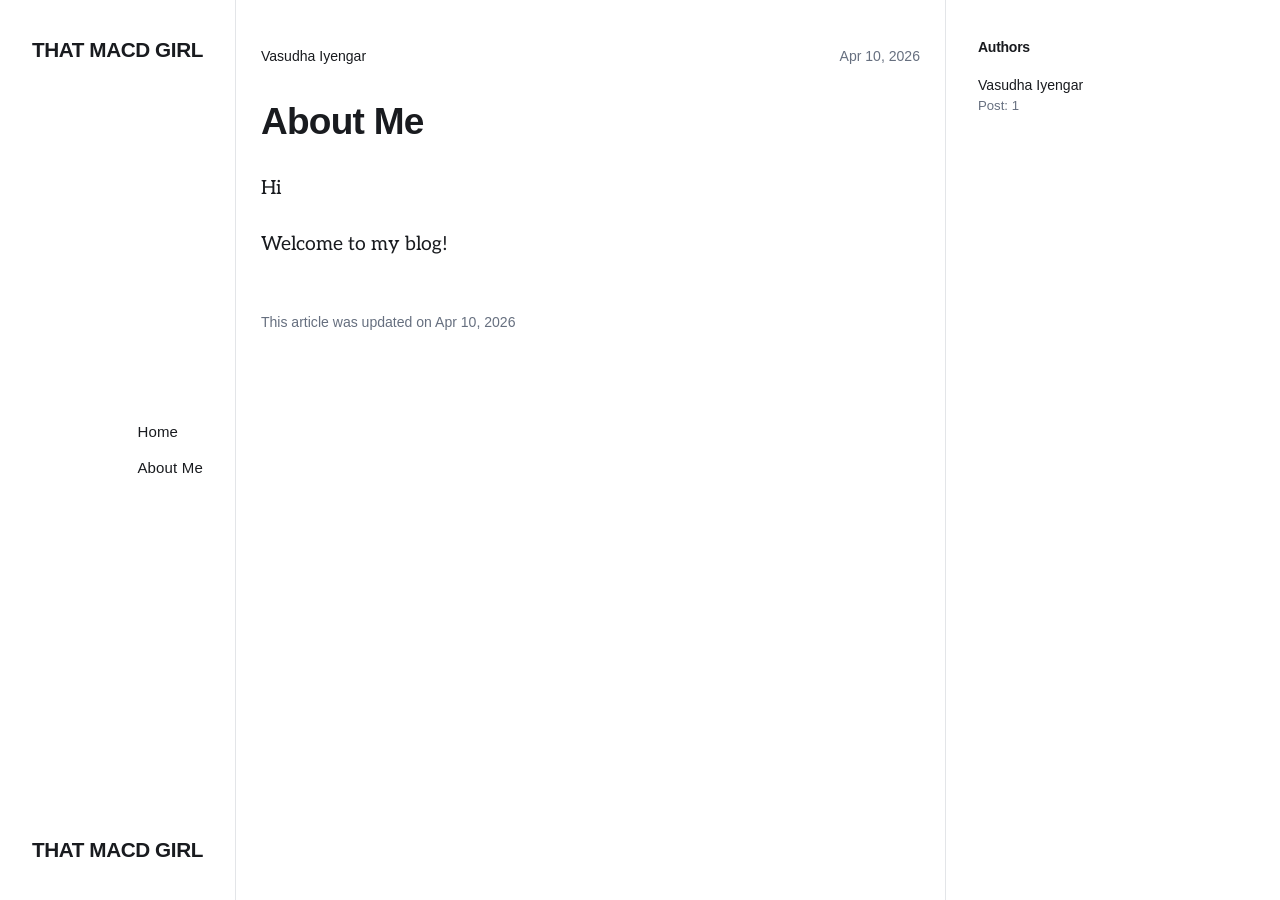
==== about-me/index.html @ 8d920642 "Updated from Publii" ====
<!DOCTYPE html><html lang="en-gb"><head><meta charset="utf-8"><meta http-equiv="X-UA-Compatible" content="IE=edge"><meta name="viewport" content="width=device-width,initial-scale=1"><title>About Me - That MACD Girl</title><meta name="description" content="Hi Welcome to my blog!"><meta name="generator" content="Publii Open-Source CMS for Static Site"><link rel="canonical" href="https://vasudhaiyengar.github.io/thatmacdgirl/about-me/"><link rel="alternate" type="application/atom+xml" href="https://vasudhaiyengar.github.io/thatmacdgirl/feed.xml" title="That MACD Girl - RSS"><link rel="alternate" type="application/json" href="https://vasudhaiyengar.github.io/thatmacdgirl/feed.json" title="That MACD Girl - JSON"><meta property="og:title" content="About Me"><meta property="og:site_name" content="That MACD Girl"><meta property="og:description" content="Hi Welcome to my blog!"><meta property="og:url" content="https://vasudhaiyengar.github.io/thatmacdgirl/about-me/"><meta property="og:type" content="article"><link rel="stylesheet" href="https://vasudhaiyengar.github.io/thatmacdgirl/assets/css/style.css?v=d852a95230b92fe84f088232198991a0"><script type="application/ld+json">{"@context":"http://schema.org","@type":"Article","mainEntityOfPage":{"@type":"WebPage","@id":"https://vasudhaiyengar.github.io/thatmacdgirl/about-me/"},"headline":"About Me","datePublished":"2026-04-10T02:17+05:30","dateModified":"2026-04-10T02:17+05:30","description":"Hi Welcome to my blog!","author":{"@type":"Person","name":"Vasudha Iyengar","url":"https://vasudhaiyengar.github.io/thatmacdgirl/authors/vasudha-iyengar/"},"publisher":{"@type":"Organization","name":"Vasudha Iyengar"}}</script><noscript><style>img[loading] {
                    opacity: 1;
                }</style></noscript></head><body class="page-template"><div class="container"><div class="left-bar"><div class="left-bar__inner"><header class="header"><a class="logo" href="https://vasudhaiyengar.github.io/thatmacdgirl/">That MACD Girl</a><nav class="navbar"><button class="navbar__toggle" aria-label="Menu" aria-haspopup="true" aria-expanded="false"><span class="navbar__toggle__box"><span class="navbar__toggle__inner">Menu</span></span></button><ul class="navbar__menu"><li><a href="https://vasudhaiyengar.github.io/thatmacdgirl/" aria-label="Home"><span>Home</span></a></li><li class="active"><a href="https://vasudhaiyengar.github.io/thatmacdgirl/about-me/" aria-label="About Me"><span>About Me</span></a></li></ul></nav><a class="logo logo--atbottom" href="https://vasudhaiyengar.github.io/thatmacdgirl/">That MACD Girl</a></header></div></div><main class="main page"><article class="content"><div class="main__inner"><div class="content__meta"><div class="content__author"><div><a href="https://vasudhaiyengar.github.io/thatmacdgirl/authors/vasudha-iyengar/" class="content__author__name">Vasudha Iyengar</a></div></div><div class="content__date"><time datetime="2026-04-10T02:17">Apr 10, 2026</time></div></div><header class="content__header"><h1 class="content__title">About Me</h1></header><div class="content__entry"><p>Hi</p><p>Welcome to my blog!</p></div><footer class="content__footer"><div class="content__last-updated">This article was updated on <time datetime="2026-04-10T02:17">Apr 10, 2026</time></div><div class="content__share"></div></footer></div></article></main><div class="right-bar"><div class="right-bar__inner"><div class="sidebar"><section class="box authors"><h3 class="box__title">Authors</h3><ul class="authors__cotainer"><li class="authors__item"><div><a href="https://vasudhaiyengar.github.io/thatmacdgirl/authors/vasudha-iyengar/" class="authors__title">Vasudha Iyengar</a> <span class="authors__meta">Post: 1</span></div></li></ul></section></div></div></div></div><script defer="defer" src="https://vasudhaiyengar.github.io/thatmacdgirl/assets/js/scripts.min.js?v=b2d91bcadbf5db401b76eb5bb3092eb7"></script><script>var images = document.querySelectorAll('img[loading]');
        for (var i = 0; i < images.length; i++) {
            if (images[i].complete) {
                images[i].classList.add('is-loaded');
            } else {
                images[i].addEventListener('load', function () {
                    this.classList.add('is-loaded');
                }, false);
            }
        }</script></body></html>
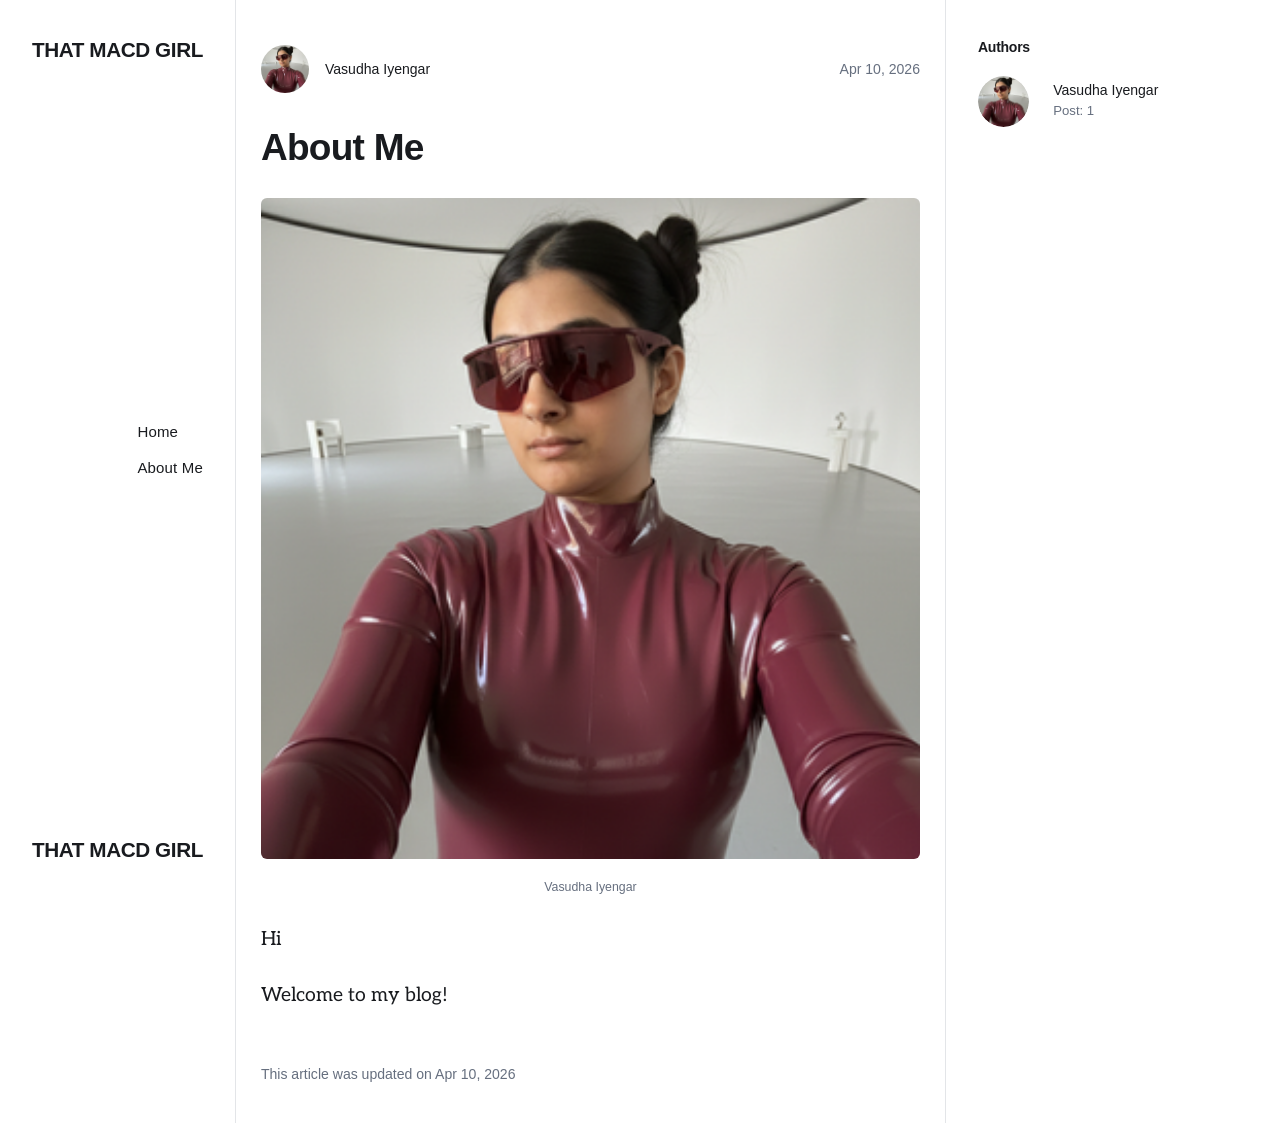
==== commit 04068a93: "Updated from Publii" ====
--- a/about-me/index.html
+++ b/about-me/index.html
@@ -1,6 +1,6 @@
-<!DOCTYPE html><html lang="en-gb"><head><meta charset="utf-8"><meta http-equiv="X-UA-Compatible" content="IE=edge"><meta name="viewport" content="width=device-width,initial-scale=1"><title>About Me - That MACD Girl</title><meta name="description" content="Hi Welcome to my blog!"><meta name="generator" content="Publii Open-Source CMS for Static Site"><link rel="canonical" href="https://vasudhaiyengar.github.io/thatmacdgirl/about-me/"><link rel="alternate" type="application/atom+xml" href="https://vasudhaiyengar.github.io/thatmacdgirl/feed.xml" title="That MACD Girl - RSS"><link rel="alternate" type="application/json" href="https://vasudhaiyengar.github.io/thatmacdgirl/feed.json" title="That MACD Girl - JSON"><meta property="og:title" content="About Me"><meta property="og:site_name" content="That MACD Girl"><meta property="og:description" content="Hi Welcome to my blog!"><meta property="og:url" content="https://vasudhaiyengar.github.io/thatmacdgirl/about-me/"><meta property="og:type" content="article"><link rel="stylesheet" href="https://vasudhaiyengar.github.io/thatmacdgirl/assets/css/style.css?v=d852a95230b92fe84f088232198991a0"><script type="application/ld+json">{"@context":"http://schema.org","@type":"Article","mainEntityOfPage":{"@type":"WebPage","@id":"https://vasudhaiyengar.github.io/thatmacdgirl/about-me/"},"headline":"About Me","datePublished":"2026-04-10T02:17+05:30","dateModified":"2026-04-10T02:17+05:30","description":"Hi Welcome to my blog!","author":{"@type":"Person","name":"Vasudha Iyengar","url":"https://vasudhaiyengar.github.io/thatmacdgirl/authors/vasudha-iyengar/"},"publisher":{"@type":"Organization","name":"Vasudha Iyengar"}}</script><noscript><style>img[loading] {
+<!DOCTYPE html><html lang="en-gb"><head><meta charset="utf-8"><meta http-equiv="X-UA-Compatible" content="IE=edge"><meta name="viewport" content="width=device-width,initial-scale=1"><title>About Me - That MACD Girl</title><meta name="description" content="Vasudha Iyengar Hi Welcome to my blog!"><meta name="generator" content="Publii Open-Source CMS for Static Site"><link rel="canonical" href="https://vasudhaiyengar.github.io/thatmacdgirl/about-me/"><link rel="alternate" type="application/atom+xml" href="https://vasudhaiyengar.github.io/thatmacdgirl/feed.xml" title="That MACD Girl - RSS"><link rel="alternate" type="application/json" href="https://vasudhaiyengar.github.io/thatmacdgirl/feed.json" title="That MACD Girl - JSON"><meta property="og:title" content="About Me"><meta property="og:site_name" content="That MACD Girl"><meta property="og:description" content="Vasudha Iyengar Hi Welcome to my blog!"><meta property="og:url" content="https://vasudhaiyengar.github.io/thatmacdgirl/about-me/"><meta property="og:type" content="article"><link rel="stylesheet" href="https://vasudhaiyengar.github.io/thatmacdgirl/assets/css/style.css?v=d852a95230b92fe84f088232198991a0"><script type="application/ld+json">{"@context":"http://schema.org","@type":"Article","mainEntityOfPage":{"@type":"WebPage","@id":"https://vasudhaiyengar.github.io/thatmacdgirl/about-me/"},"headline":"About Me","datePublished":"2026-04-10T02:17+05:30","dateModified":"2026-04-10T03:04+05:30","description":"Vasudha Iyengar Hi Welcome to my blog!","author":{"@type":"Person","name":"Vasudha Iyengar","url":"https://vasudhaiyengar.github.io/thatmacdgirl/authors/vasudha-iyengar/"},"publisher":{"@type":"Organization","name":"Vasudha Iyengar"}}</script><noscript><style>img[loading] {
                     opacity: 1;
-                }</style></noscript></head><body class="page-template"><div class="container"><div class="left-bar"><div class="left-bar__inner"><header class="header"><a class="logo" href="https://vasudhaiyengar.github.io/thatmacdgirl/">That MACD Girl</a><nav class="navbar"><button class="navbar__toggle" aria-label="Menu" aria-haspopup="true" aria-expanded="false"><span class="navbar__toggle__box"><span class="navbar__toggle__inner">Menu</span></span></button><ul class="navbar__menu"><li><a href="https://vasudhaiyengar.github.io/thatmacdgirl/" aria-label="Home"><span>Home</span></a></li><li class="active"><a href="https://vasudhaiyengar.github.io/thatmacdgirl/about-me/" aria-label="About Me"><span>About Me</span></a></li></ul></nav><a class="logo logo--atbottom" href="https://vasudhaiyengar.github.io/thatmacdgirl/">That MACD Girl</a></header></div></div><main class="main page"><article class="content"><div class="main__inner"><div class="content__meta"><div class="content__author"><div><a href="https://vasudhaiyengar.github.io/thatmacdgirl/authors/vasudha-iyengar/" class="content__author__name">Vasudha Iyengar</a></div></div><div class="content__date"><time datetime="2026-04-10T02:17">Apr 10, 2026</time></div></div><header class="content__header"><h1 class="content__title">About Me</h1></header><div class="content__entry"><p>Hi</p><p>Welcome to my blog!</p></div><footer class="content__footer"><div class="content__last-updated">This article was updated on <time datetime="2026-04-10T02:17">Apr 10, 2026</time></div><div class="content__share"></div></footer></div></article></main><div class="right-bar"><div class="right-bar__inner"><div class="sidebar"><section class="box authors"><h3 class="box__title">Authors</h3><ul class="authors__cotainer"><li class="authors__item"><div><a href="https://vasudhaiyengar.github.io/thatmacdgirl/authors/vasudha-iyengar/" class="authors__title">Vasudha Iyengar</a> <span class="authors__meta">Post: 1</span></div></li></ul></section></div></div></div></div><script defer="defer" src="https://vasudhaiyengar.github.io/thatmacdgirl/assets/js/scripts.min.js?v=b2d91bcadbf5db401b76eb5bb3092eb7"></script><script>var images = document.querySelectorAll('img[loading]');
+                }</style></noscript></head><body class="page-template"><div class="container"><div class="left-bar"><div class="left-bar__inner"><header class="header"><a class="logo" href="https://vasudhaiyengar.github.io/thatmacdgirl/">That MACD Girl</a><nav class="navbar"><button class="navbar__toggle" aria-label="Menu" aria-haspopup="true" aria-expanded="false"><span class="navbar__toggle__box"><span class="navbar__toggle__inner">Menu</span></span></button><ul class="navbar__menu"><li><a href="https://vasudhaiyengar.github.io/thatmacdgirl/" aria-label="Home"><span>Home</span></a></li><li class="active"><a href="https://vasudhaiyengar.github.io/thatmacdgirl/about-me/" aria-label="About Me"><span>About Me</span></a></li></ul></nav><a class="logo logo--atbottom" href="https://vasudhaiyengar.github.io/thatmacdgirl/">That MACD Girl</a></header></div></div><main class="main page"><article class="content"><div class="main__inner"><div class="content__meta"><div class="content__author"><img src="https://vasudhaiyengar.github.io/thatmacdgirl/media/website/Vasudha_ThatMacdGirl.png" loading="lazy" height="864" width="862" alt="Vasudha Iyengar" class="content__author__avatar"><div><a href="https://vasudhaiyengar.github.io/thatmacdgirl/authors/vasudha-iyengar/" class="content__author__name">Vasudha Iyengar</a></div></div><div class="content__date"><time datetime="2026-04-10T02:17">Apr 10, 2026</time></div></div><header class="content__header"><h1 class="content__title">About Me</h1></header><div class="content__entry"><figure class="post__image post__image--center"><img loading="lazy" src="https://vasudhaiyengar.github.io/thatmacdgirl/media/posts/2/Vasudha_ThatMacdGirl.png" height="864" width="862" alt="" sizes="(min-width: 760px) 660px, calc(93.18vw - 30px)" srcset="https://vasudhaiyengar.github.io/thatmacdgirl/media/posts/2/responsive/Vasudha_ThatMacdGirl-xs.png 320w, https://vasudhaiyengar.github.io/thatmacdgirl/media/posts/2/responsive/Vasudha_ThatMacdGirl-sm.png 480w, https://vasudhaiyengar.github.io/thatmacdgirl/media/posts/2/responsive/Vasudha_ThatMacdGirl-md.png 768w, https://vasudhaiyengar.github.io/thatmacdgirl/media/posts/2/responsive/Vasudha_ThatMacdGirl-xl.png 1024w"><figcaption>Vasudha Iyengar</figcaption></figure><p>Hi</p><p>Welcome to my blog!</p></div><footer class="content__footer"><div class="content__last-updated">This article was updated on <time datetime="2026-04-10T03:04">Apr 10, 2026</time></div><div class="content__share"></div></footer></div></article></main><div class="right-bar"><div class="right-bar__inner"><div class="sidebar"><section class="box authors"><h3 class="box__title">Authors</h3><ul class="authors__cotainer"><li class="authors__item"><a href="https://vasudhaiyengar.github.io/thatmacdgirl/authors/vasudha-iyengar/" class="authors__image"><img src="https://vasudhaiyengar.github.io/thatmacdgirl/media/website/Vasudha_ThatMacdGirl.png" loading="lazy" alt="Vasudha Iyengar" height="864" width="862" class="authors__img"></a><div><a href="https://vasudhaiyengar.github.io/thatmacdgirl/authors/vasudha-iyengar/" class="authors__title">Vasudha Iyengar</a> <span class="authors__meta">Post: 1</span></div></li></ul></section></div></div></div></div><script defer="defer" src="https://vasudhaiyengar.github.io/thatmacdgirl/assets/js/scripts.min.js?v=b2d91bcadbf5db401b76eb5bb3092eb7"></script><script>var images = document.querySelectorAll('img[loading]');
         for (var i = 0; i < images.length; i++) {
             if (images[i].complete) {
                 images[i].classList.add('is-loaded');
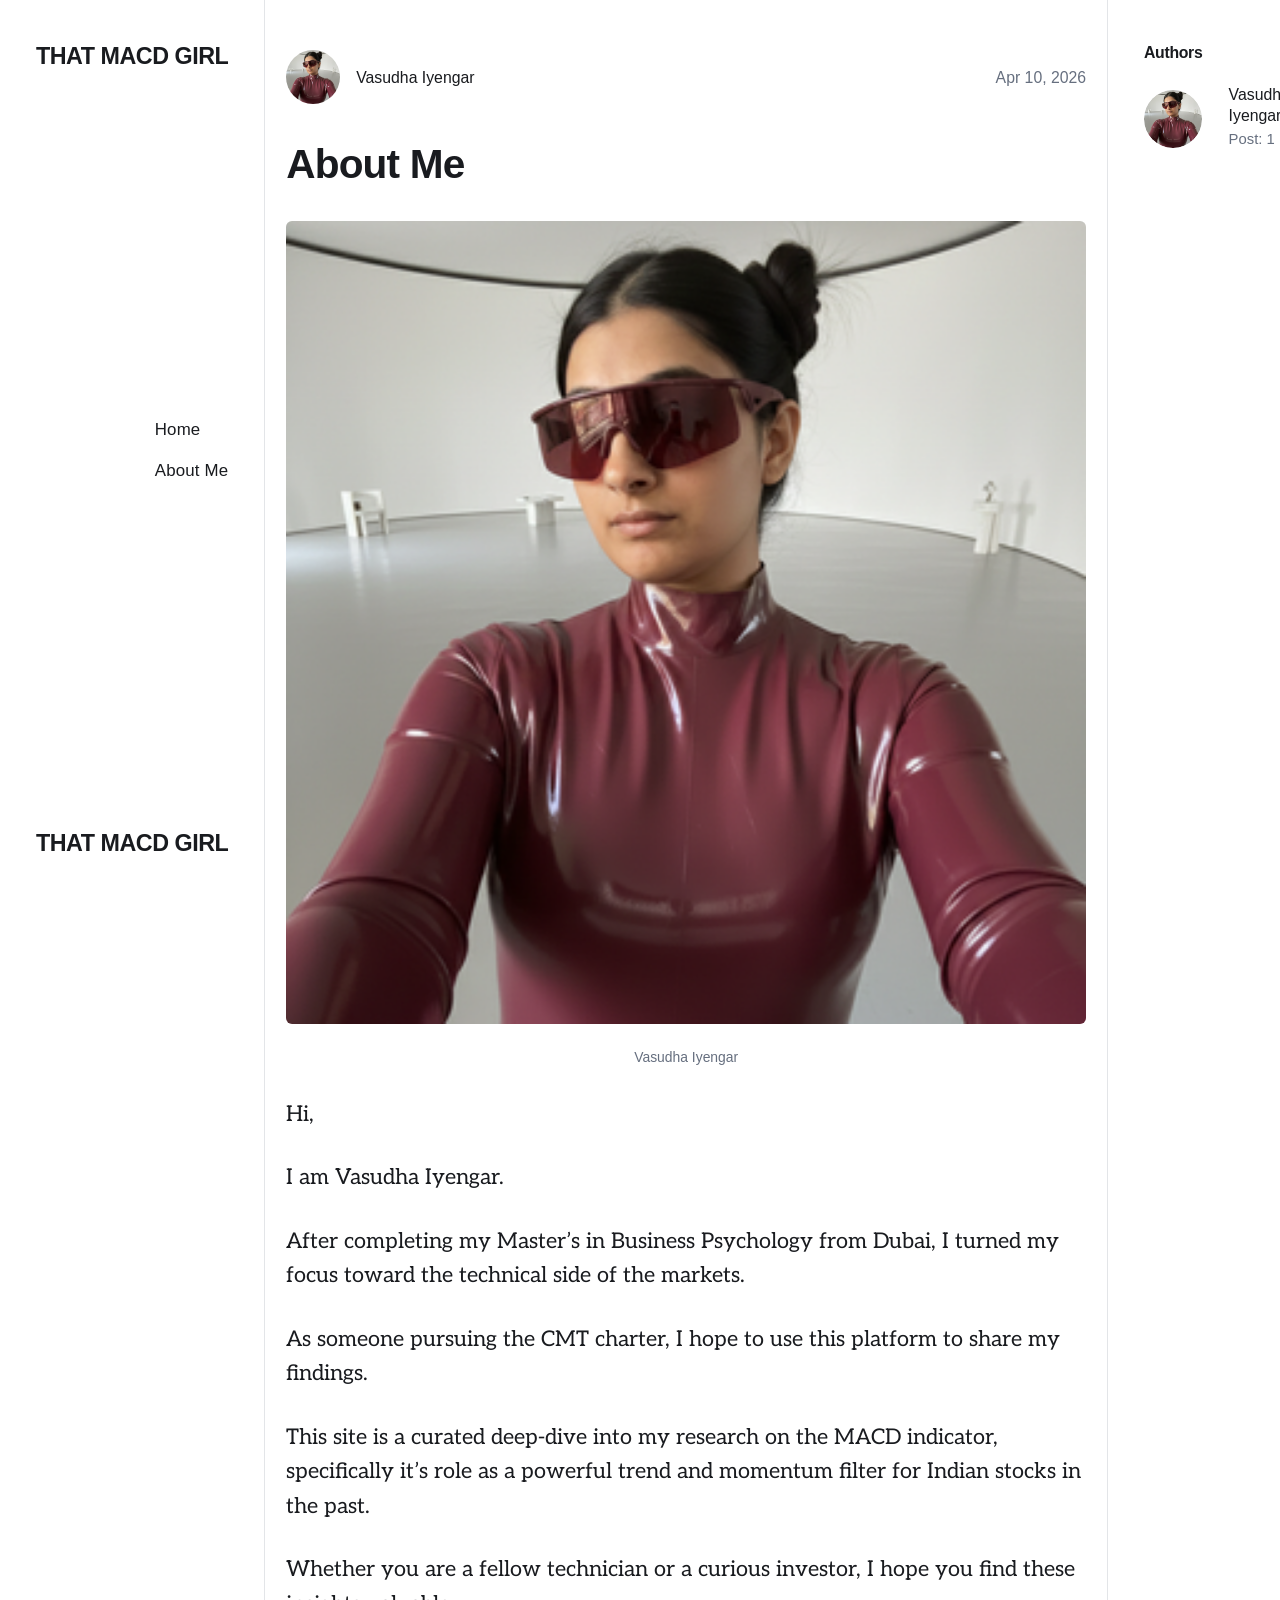
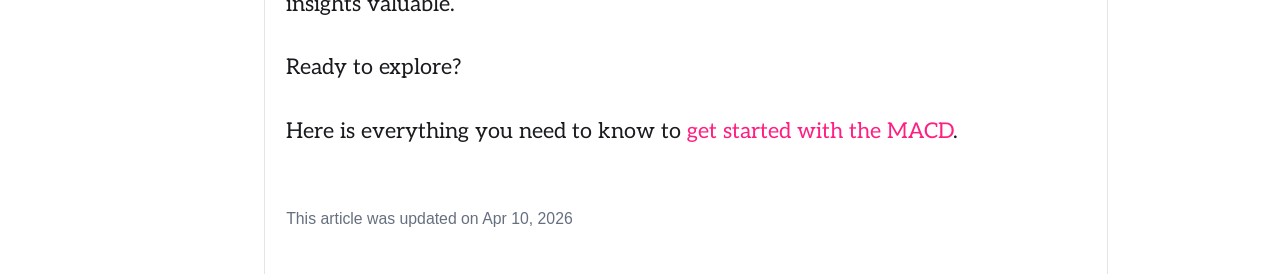
==== commit 270b6009: "Updated from Publii" ====
--- a/about-me/index.html
+++ b/about-me/index.html
@@ -1,6 +1,6 @@
-<!DOCTYPE html><html lang="en-gb"><head><meta charset="utf-8"><meta http-equiv="X-UA-Compatible" content="IE=edge"><meta name="viewport" content="width=device-width,initial-scale=1"><title>About Me - That MACD Girl</title><meta name="description" content="Vasudha Iyengar Hi Welcome to my blog!"><meta name="generator" content="Publii Open-Source CMS for Static Site"><link rel="canonical" href="https://vasudhaiyengar.github.io/thatmacdgirl/about-me/"><link rel="alternate" type="application/atom+xml" href="https://vasudhaiyengar.github.io/thatmacdgirl/feed.xml" title="That MACD Girl - RSS"><link rel="alternate" type="application/json" href="https://vasudhaiyengar.github.io/thatmacdgirl/feed.json" title="That MACD Girl - JSON"><meta property="og:title" content="About Me"><meta property="og:site_name" content="That MACD Girl"><meta property="og:description" content="Vasudha Iyengar Hi Welcome to my blog!"><meta property="og:url" content="https://vasudhaiyengar.github.io/thatmacdgirl/about-me/"><meta property="og:type" content="article"><link rel="stylesheet" href="https://vasudhaiyengar.github.io/thatmacdgirl/assets/css/style.css?v=d852a95230b92fe84f088232198991a0"><script type="application/ld+json">{"@context":"http://schema.org","@type":"Article","mainEntityOfPage":{"@type":"WebPage","@id":"https://vasudhaiyengar.github.io/thatmacdgirl/about-me/"},"headline":"About Me","datePublished":"2026-04-10T02:17+05:30","dateModified":"2026-04-10T03:04+05:30","description":"Vasudha Iyengar Hi Welcome to my blog!","author":{"@type":"Person","name":"Vasudha Iyengar","url":"https://vasudhaiyengar.github.io/thatmacdgirl/authors/vasudha-iyengar/"},"publisher":{"@type":"Organization","name":"Vasudha Iyengar"}}</script><noscript><style>img[loading] {
+<!DOCTYPE html><html lang="en-gb"><head><meta charset="utf-8"><meta http-equiv="X-UA-Compatible" content="IE=edge"><meta name="viewport" content="width=device-width,initial-scale=1"><title>About Me - That MACD Girl</title><meta name="description" content="Vasudha Iyengar Hi, I am Vasudha Iyengar. After completing my Master’s in&hellip;"><meta name="generator" content="Publii Open-Source CMS for Static Site"><link rel="canonical" href="https://vasudhaiyengar.github.io/thatmacdgirl/about-me/"><link rel="alternate" type="application/atom+xml" href="https://vasudhaiyengar.github.io/thatmacdgirl/feed.xml" title="That MACD Girl - RSS"><link rel="alternate" type="application/json" href="https://vasudhaiyengar.github.io/thatmacdgirl/feed.json" title="That MACD Girl - JSON"><meta property="og:title" content="About Me"><meta property="og:site_name" content="That MACD Girl"><meta property="og:description" content="Vasudha Iyengar Hi, I am Vasudha Iyengar. After completing my Master’s in&hellip;"><meta property="og:url" content="https://vasudhaiyengar.github.io/thatmacdgirl/about-me/"><meta property="og:type" content="article"><link rel="stylesheet" href="https://vasudhaiyengar.github.io/thatmacdgirl/assets/css/style.css?v=fc0b44b85950afabe9c3a1dd69b62606"><script type="application/ld+json">{"@context":"http://schema.org","@type":"Article","mainEntityOfPage":{"@type":"WebPage","@id":"https://vasudhaiyengar.github.io/thatmacdgirl/about-me/"},"headline":"About Me","datePublished":"2026-04-10T02:17+05:30","dateModified":"2026-04-10T03:43+05:30","description":"Vasudha Iyengar Hi, I am Vasudha Iyengar. After completing my Master’s in&hellip;","author":{"@type":"Person","name":"Vasudha Iyengar","url":"https://vasudhaiyengar.github.io/thatmacdgirl/authors/vasudha-iyengar/"},"publisher":{"@type":"Organization","name":"Vasudha Iyengar"}}</script><noscript><style>img[loading] {
                     opacity: 1;
-                }</style></noscript></head><body class="page-template"><div class="container"><div class="left-bar"><div class="left-bar__inner"><header class="header"><a class="logo" href="https://vasudhaiyengar.github.io/thatmacdgirl/">That MACD Girl</a><nav class="navbar"><button class="navbar__toggle" aria-label="Menu" aria-haspopup="true" aria-expanded="false"><span class="navbar__toggle__box"><span class="navbar__toggle__inner">Menu</span></span></button><ul class="navbar__menu"><li><a href="https://vasudhaiyengar.github.io/thatmacdgirl/" aria-label="Home"><span>Home</span></a></li><li class="active"><a href="https://vasudhaiyengar.github.io/thatmacdgirl/about-me/" aria-label="About Me"><span>About Me</span></a></li></ul></nav><a class="logo logo--atbottom" href="https://vasudhaiyengar.github.io/thatmacdgirl/">That MACD Girl</a></header></div></div><main class="main page"><article class="content"><div class="main__inner"><div class="content__meta"><div class="content__author"><img src="https://vasudhaiyengar.github.io/thatmacdgirl/media/website/Vasudha_ThatMacdGirl.png" loading="lazy" height="864" width="862" alt="Vasudha Iyengar" class="content__author__avatar"><div><a href="https://vasudhaiyengar.github.io/thatmacdgirl/authors/vasudha-iyengar/" class="content__author__name">Vasudha Iyengar</a></div></div><div class="content__date"><time datetime="2026-04-10T02:17">Apr 10, 2026</time></div></div><header class="content__header"><h1 class="content__title">About Me</h1></header><div class="content__entry"><figure class="post__image post__image--center"><img loading="lazy" src="https://vasudhaiyengar.github.io/thatmacdgirl/media/posts/2/Vasudha_ThatMacdGirl.png" height="864" width="862" alt="" sizes="(min-width: 760px) 660px, calc(93.18vw - 30px)" srcset="https://vasudhaiyengar.github.io/thatmacdgirl/media/posts/2/responsive/Vasudha_ThatMacdGirl-xs.png 320w, https://vasudhaiyengar.github.io/thatmacdgirl/media/posts/2/responsive/Vasudha_ThatMacdGirl-sm.png 480w, https://vasudhaiyengar.github.io/thatmacdgirl/media/posts/2/responsive/Vasudha_ThatMacdGirl-md.png 768w, https://vasudhaiyengar.github.io/thatmacdgirl/media/posts/2/responsive/Vasudha_ThatMacdGirl-xl.png 1024w"><figcaption>Vasudha Iyengar</figcaption></figure><p>Hi</p><p>Welcome to my blog!</p></div><footer class="content__footer"><div class="content__last-updated">This article was updated on <time datetime="2026-04-10T03:04">Apr 10, 2026</time></div><div class="content__share"></div></footer></div></article></main><div class="right-bar"><div class="right-bar__inner"><div class="sidebar"><section class="box authors"><h3 class="box__title">Authors</h3><ul class="authors__cotainer"><li class="authors__item"><a href="https://vasudhaiyengar.github.io/thatmacdgirl/authors/vasudha-iyengar/" class="authors__image"><img src="https://vasudhaiyengar.github.io/thatmacdgirl/media/website/Vasudha_ThatMacdGirl.png" loading="lazy" alt="Vasudha Iyengar" height="864" width="862" class="authors__img"></a><div><a href="https://vasudhaiyengar.github.io/thatmacdgirl/authors/vasudha-iyengar/" class="authors__title">Vasudha Iyengar</a> <span class="authors__meta">Post: 1</span></div></li></ul></section></div></div></div></div><script defer="defer" src="https://vasudhaiyengar.github.io/thatmacdgirl/assets/js/scripts.min.js?v=b2d91bcadbf5db401b76eb5bb3092eb7"></script><script>var images = document.querySelectorAll('img[loading]');
+                }</style></noscript></head><body class="page-template"><div class="container"><div class="left-bar"><div class="left-bar__inner"><header class="header"><a class="logo" href="https://vasudhaiyengar.github.io/thatmacdgirl/">That MACD Girl</a><nav class="navbar"><button class="navbar__toggle" aria-label="Menu" aria-haspopup="true" aria-expanded="false"><span class="navbar__toggle__box"><span class="navbar__toggle__inner">Menu</span></span></button><ul class="navbar__menu"><li><a href="https://vasudhaiyengar.github.io/thatmacdgirl/" aria-label="Home"><span>Home</span></a></li><li class="active"><a href="https://vasudhaiyengar.github.io/thatmacdgirl/about-me/" aria-label="About Me"><span>About Me</span></a></li></ul></nav><a class="logo logo--atbottom" href="https://vasudhaiyengar.github.io/thatmacdgirl/">That MACD Girl</a></header></div></div><main class="main page"><article class="content"><div class="main__inner"><div class="content__meta"><div class="content__author"><img src="https://vasudhaiyengar.github.io/thatmacdgirl/media/website/Vasudha_ThatMacdGirl.png" loading="lazy" height="864" width="862" alt="Vasudha Iyengar" class="content__author__avatar"><div><a href="https://vasudhaiyengar.github.io/thatmacdgirl/authors/vasudha-iyengar/" class="content__author__name">Vasudha Iyengar</a></div></div><div class="content__date"><time datetime="2026-04-10T02:17">Apr 10, 2026</time></div></div><header class="content__header"><h1 class="content__title">About Me</h1></header><div class="content__entry"><figure class="post__image post__image--center"><img loading="lazy" src="https://vasudhaiyengar.github.io/thatmacdgirl/media/posts/2/Vasudha_ThatMacdGirl.png" height="864" width="862" alt="" sizes="(min-width: 760px) 660px, calc(93.18vw - 30px)" srcset="https://vasudhaiyengar.github.io/thatmacdgirl/media/posts/2/responsive/Vasudha_ThatMacdGirl-xs.png 320w, https://vasudhaiyengar.github.io/thatmacdgirl/media/posts/2/responsive/Vasudha_ThatMacdGirl-sm.png 480w, https://vasudhaiyengar.github.io/thatmacdgirl/media/posts/2/responsive/Vasudha_ThatMacdGirl-md.png 768w, https://vasudhaiyengar.github.io/thatmacdgirl/media/posts/2/responsive/Vasudha_ThatMacdGirl-xl.png 1024w"><figcaption>Vasudha Iyengar</figcaption></figure><p>Hi,</p><p>I am Vasudha Iyengar.</p><p>After completing my Master’s in Business Psychology from Dubai, I turned my focus toward the technical side of the markets.</p><p>As someone pursuing the CMT charter, I hope to use this platform to share my findings.</p><p>This site is a curated deep-dive into my research on the MACD indicator, specifically it’s role as a powerful trend and momentum filter for Indian stocks in the past.</p><p>Whether you are a fellow technician or a curious investor, I hope you find these insights valuable.</p><p>Ready to explore?</p><p>Here is everything you need to know to <a href="https://vasudhaiyengar.github.io/thatmacdgirl/post-1/">get started with the MACD</a>.</p><p></p></div><footer class="content__footer"><div class="content__last-updated">This article was updated on <time datetime="2026-04-10T03:43">Apr 10, 2026</time></div><div class="content__share"></div></footer></div></article></main><div class="right-bar"><div class="right-bar__inner"><div class="sidebar"><section class="box authors"><h3 class="box__title">Authors</h3><ul class="authors__cotainer"><li class="authors__item"><a href="https://vasudhaiyengar.github.io/thatmacdgirl/authors/vasudha-iyengar/" class="authors__image"><img src="https://vasudhaiyengar.github.io/thatmacdgirl/media/website/Vasudha_ThatMacdGirl.png" loading="lazy" alt="Vasudha Iyengar" height="864" width="862" class="authors__img"></a><div><a href="https://vasudhaiyengar.github.io/thatmacdgirl/authors/vasudha-iyengar/" class="authors__title">Vasudha Iyengar</a> <span class="authors__meta">Post: 1</span></div></li></ul></section></div></div></div></div><script defer="defer" src="https://vasudhaiyengar.github.io/thatmacdgirl/assets/js/scripts.min.js?v=b2d91bcadbf5db401b76eb5bb3092eb7"></script><script>var images = document.querySelectorAll('img[loading]');
         for (var i = 0; i < images.length; i++) {
             if (images[i].complete) {
                 images[i].classList.add('is-loaded');
